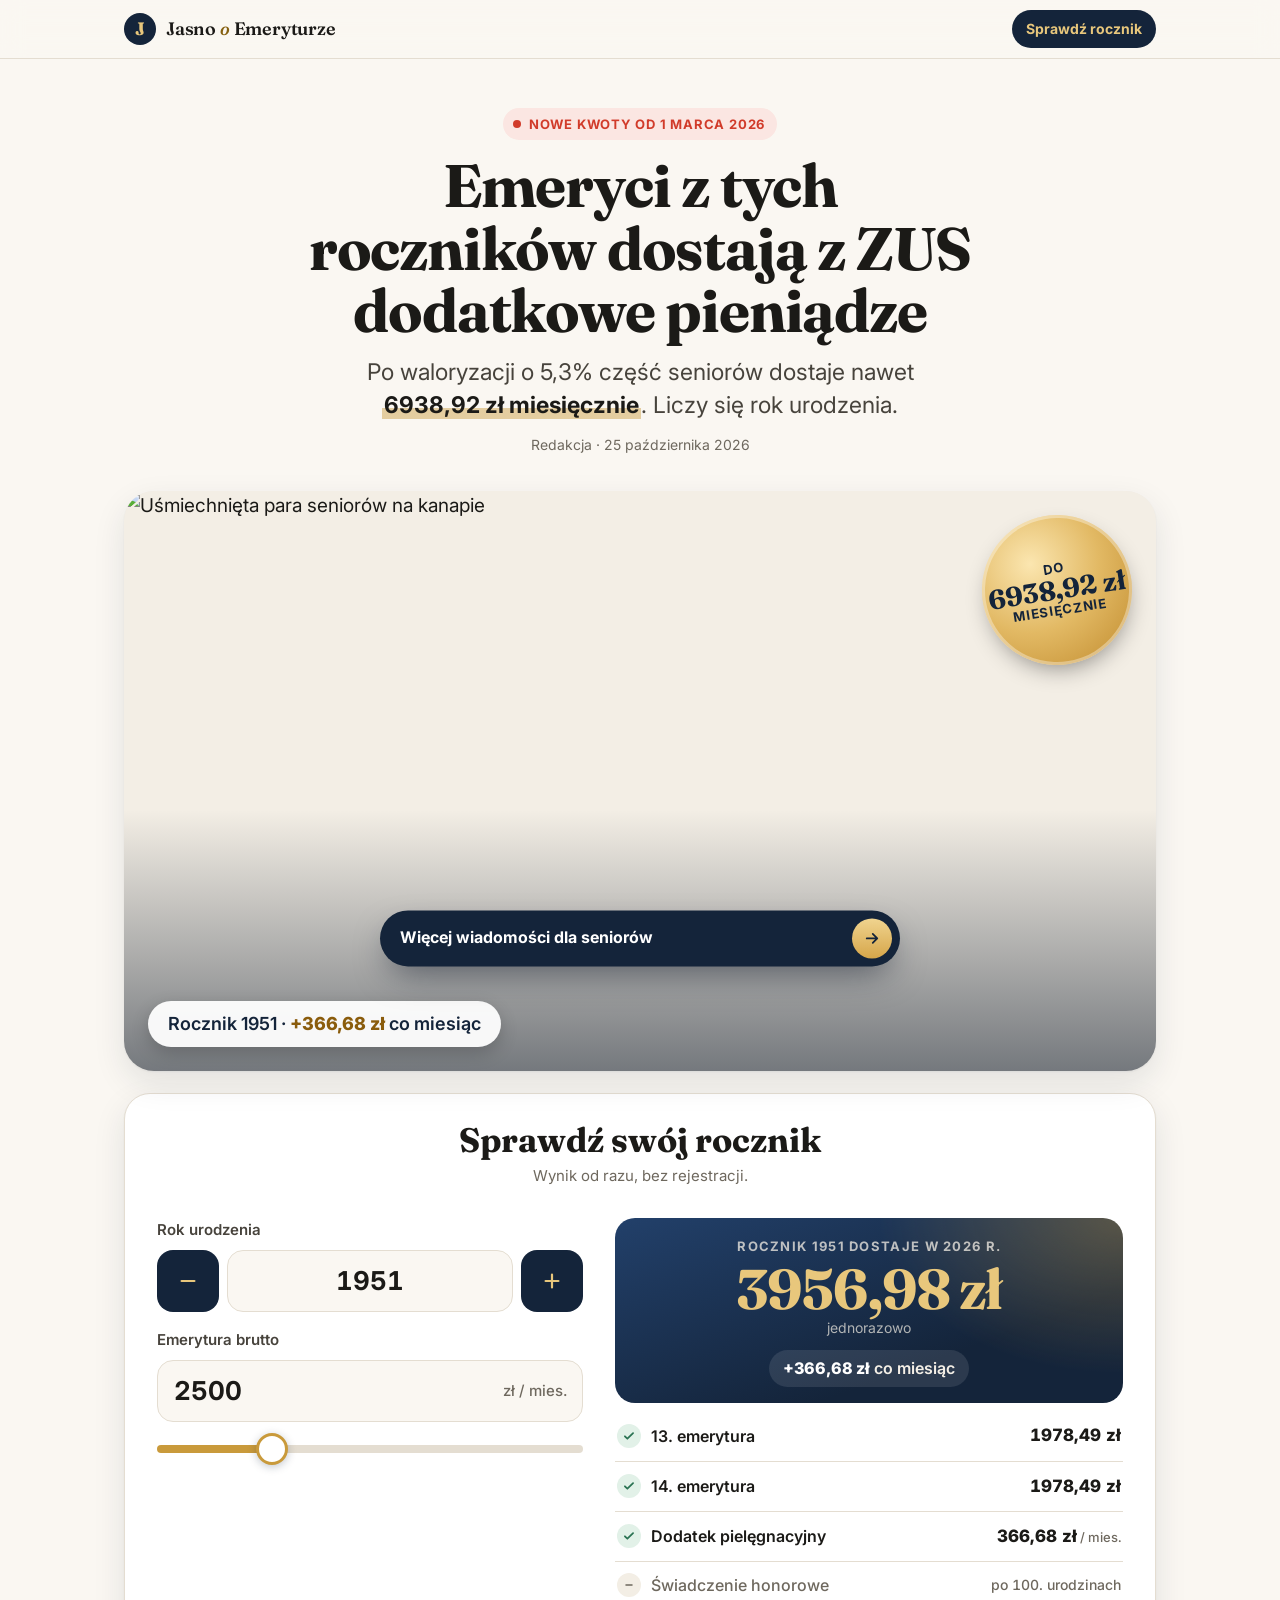
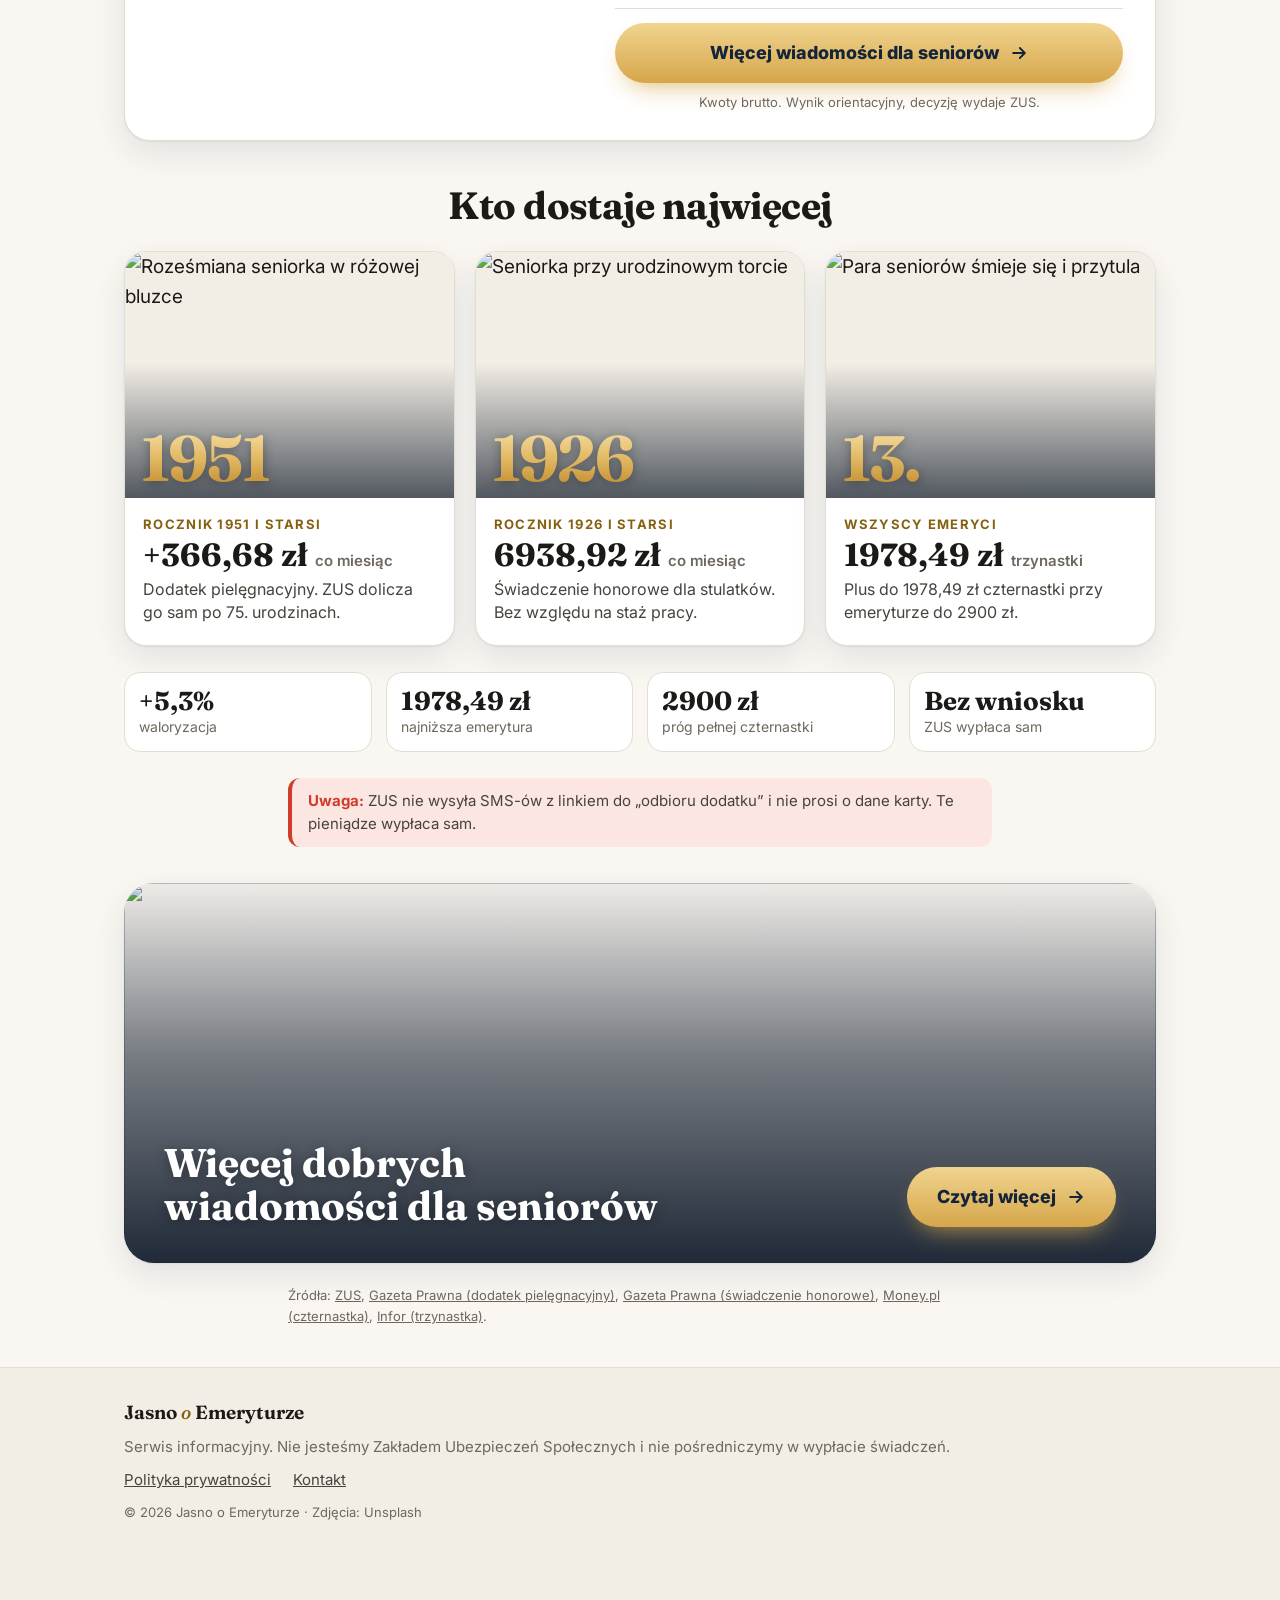
==== index.html @ dd6c0f61 "Replace site with landing-emerytury-pl files" ====
<!doctype html>
<html lang="pl">
<head>
  <meta charset="utf-8">
  <meta name="viewport" content="width=device-width, initial-scale=1, viewport-fit=cover">
  <title>Emeryci z tych roczników dostają z ZUS dodatkowe pieniądze</title>
  <meta name="description" content="Rocznik 1951: +366,68 zł co miesiąc. Rocznik 1926: 6938,92 zł. Każdy emeryt: trzynastka 1978,49 zł. Sprawdź swój rok urodzenia.">
  <meta property="og:type" content="article">
  <meta property="og:locale" content="pl_PL">
  <meta property="og:title" content="Emeryci z tych roczników dostają z ZUS dodatkowe pieniądze">
  <meta property="og:description" content="Rocznik 1951: +366,68 zł co miesiąc. Rocznik 1926: 6938,92 zł. Sprawdź swój rok urodzenia.">
  <meta property="og:image" content="reklama/kreacja-1080x1080.png">
  <meta name="theme-color" content="#14243A">
  <link rel="preconnect" href="https://images.unsplash.com">
  <link rel="preconnect" href="https://fonts.googleapis.com">
  <link rel="preconnect" href="https://fonts.gstatic.com" crossorigin>
  <link href="https://fonts.googleapis.com/css2?family=Fraunces:opsz,wght@9..144,500..700&family=Inter:wght@400..800&display=swap" rel="stylesheet">
  <link rel="stylesheet" href="style.css">
  <!-- Сюда вставь код Meta Pixel, если он нужен -->
</head>
<body>
  <div class="progress" aria-hidden="true"><span id="progress-bar"></span></div>

  <header class="site-header">
    <div class="wrap header-inner">
      <a class="brand" href="#top" aria-label="Jasno o Emeryturze, początek strony">
        <span class="brand-mark" aria-hidden="true">J</span>
        <span class="brand-name">Jasno <i>o</i> Emeryturze</span>
      </a>
      <a class="header-cta" href="#kalkulator">Sprawdź rocznik</a>
    </div>
  </header>

  <main id="top">
    <article>
      <header class="article-head wrap-narrow">
        <p class="badge"><span class="badge-dot" aria-hidden="true"></span>Nowe kwoty od 1 marca 2026</p>
        <h1>Emeryci z&nbsp;tych roczników dostają z&nbsp;ZUS dodatkowe pieniądze</h1>
        <p class="lead">Po waloryzacji o&nbsp;5,3% część seniorów dostaje nawet <b>6938,92&nbsp;zł miesięcznie</b>. Liczy się rok urodzenia.</p>
        <p class="byline">Redakcja · <time datetime="2026-10-25">25 października 2026</time></p>
      </header>

      <figure class="hero wrap">
        <div class="hero-photo">
          <img
            src="https://images.unsplash.com/photo-1758686253692-2d6921de12dd?auto=format&fit=crop&w=1200&h=800&q=75"
            srcset="https://images.unsplash.com/photo-1758686253692-2d6921de12dd?auto=format&fit=crop&w=640&h=480&q=70 640w,
                    https://images.unsplash.com/photo-1758686253692-2d6921de12dd?auto=format&fit=crop&w=1200&h=800&q=75 1200w,
                    https://images.unsplash.com/photo-1758686253692-2d6921de12dd?auto=format&fit=crop&w=1800&h=1100&q=75 1800w"
            sizes="(min-width: 1100px) 1040px, 100vw"
            width="1200" height="800" alt="Uśmiechnięta para seniorów na kanapie" fetchpriority="high">
          <span class="sticker" aria-hidden="true"><small>do</small>6938,92&nbsp;zł<small>miesięcznie</small></span>
          <span class="hero-chip">Rocznik 1951 · <b>+366,68&nbsp;zł</b> co miesiąc</span>
        </div>
      </figure>

      <section id="kalkulator" class="calc-section wrap" aria-labelledby="calc-title">
        <form class="calc" id="calc" novalidate>
          <div class="calc-head">
            <h2 id="calc-title">Sprawdź swój rocznik</h2>
            <p>Wynik od razu, bez rejestracji.</p>
          </div>

          <div class="calc-body">
            <div class="calc-inputs">
              <div class="field">
                <label class="field-label" for="year">Rok urodzenia</label>
                <div class="stepper">
                  <button type="button" class="step-btn" data-step="-1" aria-label="Rok wcześniej">
                    <svg viewBox="0 0 24 24" width="22" height="22" aria-hidden="true"><path d="M5 12h14" stroke="currentColor" stroke-width="2.4" stroke-linecap="round"/></svg>
                  </button>
                  <input id="year" class="big-input" type="text" inputmode="numeric" autocomplete="off" value="1951" maxlength="4" aria-describedby="year-error">
                  <button type="button" class="step-btn" data-step="1" aria-label="Rok później">
                    <svg viewBox="0 0 24 24" width="22" height="22" aria-hidden="true"><path d="M5 12h14M12 5v14" stroke="currentColor" stroke-width="2.4" stroke-linecap="round"/></svg>
                  </button>
                </div>
                <p class="field-error" id="year-error" aria-live="polite"></p>
              </div>

              <div class="field">
                <label class="field-label" for="pension">Emerytura brutto</label>
                <div class="money">
                  <input id="pension" class="big-input" type="text" inputmode="decimal" autocomplete="off" value="2500" aria-describedby="pension-error">
                  <span class="money-suffix" aria-hidden="true">zł / mies.</span>
                </div>
                <input id="pension-range" class="range" type="range" min="1000" max="7000" step="50" value="2500" aria-label="Emerytura brutto, suwak">
                <p class="field-error" id="pension-error" aria-live="polite"></p>
              </div>
            </div>

            <div class="calc-results" aria-live="polite">
              <div class="reveal" id="reveal">
                <p class="reveal-label" id="reveal-label">Rocznik 1951 dostaje w 2026 r.</p>
                <p class="reveal-main"><span id="sum-once">3956,98 zł</span><small>jednorazowo</small></p>
                <p class="reveal-plus" id="reveal-plus"><span id="sum-monthly">+366,68 zł</span> co miesiąc</p>
              </div>
              <ul class="results" id="results"></ul>
              <a class="calc-cta" href="#" data-out>
                Więcej wiadomości dla seniorów
                <svg viewBox="0 0 24 24" width="20" height="20" aria-hidden="true"><path d="M5 12h13M13 6l6 6-6 6" fill="none" stroke="currentColor" stroke-width="2.2" stroke-linecap="round" stroke-linejoin="round"/></svg>
              </a>
              <p class="fine">Kwoty brutto. Wynik orientacyjny, decyzję wydaje ZUS.</p>
            </div>
          </div>
        </form>
      </section>

      <section class="winners wrap" aria-labelledby="winners-title">
        <h2 id="winners-title" class="section-title">Kto dostaje najwięcej</h2>
        <div class="cards">
          <article class="card">
            <div class="card-photo">
              <img src="https://images.unsplash.com/photo-1739932905525-e2cb4ff57b73?auto=format&fit=crop&crop=faces&w=720&h=540&q=72" width="720" height="540" loading="lazy" decoding="async" alt="Roześmiana seniorka w różowej bluzce">
              <span class="card-year">1951</span>
            </div>
            <div class="card-body">
              <p class="card-kicker">Rocznik 1951 i starsi</p>
              <p class="card-amount">+366,68&nbsp;zł <small>co miesiąc</small></p>
              <p class="card-text">Dodatek pielęgnacyjny. ZUS dolicza go sam po 75.&nbsp;urodzinach.</p>
            </div>
          </article>
          <article class="card">
            <div class="card-photo">
              <img src="https://images.unsplash.com/photo-1551727028-e050e6ed2f62?auto=format&fit=crop&crop=faces&w=720&h=540&q=72" width="720" height="540" loading="lazy" decoding="async" alt="Seniorka przy urodzinowym torcie">
              <span class="card-year">1926</span>
            </div>
            <div class="card-body">
              <p class="card-kicker">Rocznik 1926 i starsi</p>
              <p class="card-amount">6938,92&nbsp;zł <small>co miesiąc</small></p>
              <p class="card-text">Świadczenie honorowe dla stulatków. Bez względu na staż pracy.</p>
            </div>
          </article>
          <article class="card">
            <div class="card-photo">
              <img src="https://images.unsplash.com/photo-1537735319956-df7db4b6a4e9?auto=format&fit=crop&crop=faces&w=720&h=540&q=72" width="720" height="540" loading="lazy" decoding="async" alt="Para seniorów śmieje się i przytula">
              <span class="card-year">13.</span>
            </div>
            <div class="card-body">
              <p class="card-kicker">Wszyscy emeryci</p>
              <p class="card-amount">1978,49&nbsp;zł <small>trzynastki</small></p>
              <p class="card-text">Plus do 1978,49&nbsp;zł czternastki przy emeryturze do 2900&nbsp;zł.</p>
            </div>
          </article>
        </div>
      </section>

      <section class="facts wrap" aria-label="Liczby 2026">
        <div class="fact"><span class="fact-num">+5,3%</span><span class="fact-label">waloryzacja</span></div>
        <div class="fact"><span class="fact-num">1978,49&nbsp;zł</span><span class="fact-label">najniższa emerytura</span></div>
        <div class="fact"><span class="fact-num">2900&nbsp;zł</span><span class="fact-label">próg pełnej czternastki</span></div>
        <div class="fact"><span class="fact-num">Bez wniosku</span><span class="fact-label">ZUS wypłaca sam</span></div>
      </section>

      <div class="wrap-narrow">
        <p class="scam"><b>Uwaga:</b> ZUS nie wysyła SMS-ów z&nbsp;linkiem do „odbioru dodatku” i&nbsp;nie prosi o&nbsp;dane karty. Te pieniądze wypłaca sam.</p>
      </div>

      <section class="wrap cta-wrap" aria-label="Więcej wiadomości">
        <div class="cta">
          <img class="cta-bg" src="https://images.unsplash.com/photo-1758691031525-13a4a5a3a23f?auto=format&fit=crop&crop=faces&w=1400&h=700&q=72" width="1400" height="700" loading="lazy" decoding="async" alt="">
          <div class="cta-inner">
            <p class="cta-title">Więcej dobrych wiadomości dla seniorów</p>
            <a class="cta-btn" href="#" data-out>
              Czytaj więcej
              <svg viewBox="0 0 24 24" width="20" height="20" aria-hidden="true"><path d="M5 12h13M13 6l6 6-6 6" fill="none" stroke="currentColor" stroke-width="2.2" stroke-linecap="round" stroke-linejoin="round"/></svg>
            </a>
          </div>
        </div>
      </section>

      <p class="sources wrap-narrow">Źródła:
        <a href="https://www.zus.pl/" target="_blank" rel="noopener">ZUS</a>,
        <a href="https://www.gazetaprawna.pl/praca/emerytury-i-renty/artykuly/11216612,nowe-pieniadze-z-zus-dla-seniorow-rocznik-1951-dostanie-36668-zl-miesiecznie.html" target="_blank" rel="noopener">Gazeta Prawna (dodatek pielęgnacyjny)</a>,
        <a href="https://www.gazetaprawna.pl/praca/emerytury-i-renty/artykuly/11284011,693892-zl-z-zus-dla-ponad-42-tys-kto-i-kiedy-moze-liczyc-na-takie-swiadczenie.html" target="_blank" rel="noopener">Gazeta Prawna (świadczenie honorowe)</a>,
        <a href="https://direct.money.pl/artykuly/porady/czternastka-2026-nawet-1978,49-zl-brutto-ten-prog-zdecyduje-o-wyplacie" target="_blank" rel="noopener">Money.pl (czternastka)</a>,
        <a href="https://www.infor.pl/prawo/prawa-seniora/emerytura/7550868,trzynasta-emerytura-2026-ile-bruttonetto-dla-kogo-kto-wyplaci-trzynastke-w-przypadku-renty-wdowiej.html" target="_blank" rel="noopener">Infor (trzynastka)</a>.
      </p>
    </article>
  </main>

  <footer class="site-footer">
    <div class="wrap footer-inner">
      <p class="footer-brand">Jasno <i>o</i> Emeryturze</p>
      <p>Serwis informacyjny. Nie jesteśmy Zakładem Ubezpieczeń Społecznych i&nbsp;nie pośredniczymy w&nbsp;wypłacie świadczeń.</p>
      <nav class="footer-links" aria-label="Informacje">
        <a href="polityka-prywatnosci.html">Polityka prywatności</a>
        <a href="kontakt.html">Kontakt</a>
      </nav>
      <p class="footer-copy">© 2026 Jasno o Emeryturze · Zdjęcia: Unsplash</p>
    </div>
  </footer>

  <a class="sticky-cta" id="sticky-cta" href="#" data-out aria-hidden="true" tabindex="-1">
    <span>Więcej wiadomości dla seniorów</span>
    <span class="sticky-arrow" aria-hidden="true"><svg viewBox="0 0 24 24" width="18" height="18"><path d="M5 12h13M13 6l6 6-6 6" fill="none" stroke="currentColor" stroke-width="2.4" stroke-linecap="round" stroke-linejoin="round"/></svg></span>
  </a>

  <script src="script.js" defer></script>
</body>
</html>
---- style.css ----
/* ---------- Цвета и шрифты ---------- */
:root {
  --paper: #faf7f2;
  --paper-2: #f3eee5;
  --card: #ffffff;
  --ink: #1b1a17;
  --ink-2: #47433c;
  --muted: #6e685e;
  --line: #e4ddd1;
  --navy: #14243a;
  --navy-2: #1f3858;
  --gold: #c99a3b;
  --gold-2: #e8c77c;
  --gold-ink: #85600f;
  --gold-soft: #f7ecd4;
  --hot: #d13b2a;
  --hot-soft: #fbe6e2;
  --ok: #2b7353;
  --ok-soft: #e2f1e8;
  --warn: #a2402e;
  --focus: #c99a3b;
  --shadow: 0 1px 2px rgba(20, 36, 58, .06), 0 12px 32px rgba(20, 36, 58, .1);
  --serif: "Fraunces", Georgia, "Times New Roman", serif;
  --sans: "Inter", system-ui, -apple-system, "Segoe UI", Roboto, Arial, sans-serif;
  color-scheme: light;
}

@media (prefers-color-scheme: dark) {
  :root:not([data-theme="light"]) {
    --paper: #11151b;
    --paper-2: #171c24;
    --card: #1a2029;
    --ink: #ede8df;
    --ink-2: #cdc6ba;
    --muted: #9d968a;
    --line: #2a313c;
    --navy: #22406a;
    --navy-2: #2b4f80;
    --gold: #d6aa52;
    --gold-2: #ecd08f;
    --gold-ink: #e2bd6c;
    --gold-soft: #2a2416;
    --hot: #f0715f;
    --hot-soft: #2e1916;
    --ok: #6cc59a;
    --ok-soft: #17291f;
    --warn: #ec8f7c;
    --shadow: 0 1px 2px rgba(0, 0, 0, .3), 0 12px 32px rgba(0, 0, 0, .4);
    color-scheme: dark;
  }
}

:root[data-theme="dark"] {
  --paper: #11151b;
  --paper-2: #171c24;
  --card: #1a2029;
  --ink: #ede8df;
  --ink-2: #cdc6ba;
  --muted: #9d968a;
  --line: #2a313c;
  --navy: #22406a;
  --navy-2: #2b4f80;
  --gold: #d6aa52;
  --gold-2: #ecd08f;
  --gold-ink: #e2bd6c;
  --gold-soft: #2a2416;
  --hot: #f0715f;
  --hot-soft: #2e1916;
  --ok: #6cc59a;
  --ok-soft: #17291f;
  --warn: #ec8f7c;
  --shadow: 0 1px 2px rgba(0, 0, 0, .3), 0 12px 32px rgba(0, 0, 0, .4);
  color-scheme: dark;
}

/* ---------- Основа ---------- */
*, *::before, *::after { box-sizing: border-box; }

html {
  -webkit-text-size-adjust: 100%;
  scroll-behavior: smooth;
  scroll-padding-top: 72px;
}

body {
  margin: 0;
  background: var(--paper);
  color: var(--ink);
  font-family: var(--sans);
  font-size: 19px;
  line-height: 1.6;
  -webkit-font-smoothing: antialiased;
  text-rendering: optimizeLegibility;
}

img, svg { display: block; max-width: 100%; }
a { color: inherit; }
button, input { font: inherit; color: inherit; }
button { cursor: pointer; }
p { margin: 0; }

:focus-visible {
  outline: 3px solid var(--focus);
  outline-offset: 3px;
  border-radius: 10px;
}

.wrap {
  width: 100%;
  max-width: 1080px;
  margin-inline: auto;
  padding-inline: 16px;
}

.wrap-narrow {
  width: 100%;
  max-width: 752px;
  margin-inline: auto;
  padding-inline: 16px;
}

@media (min-width: 640px) {
  .wrap, .wrap-narrow { padding-inline: 24px; }
}

@media (min-width: 1800px) {
  body { font-size: 20px; }
  .wrap { max-width: 1160px; }
  .wrap-narrow { max-width: 820px; }
}

/* ---------- Полоса прогресса чтения ---------- */
.progress {
  position: fixed;
  inset: 0 0 auto 0;
  height: 3px;
  z-index: 60;
  pointer-events: none;
}

.progress span {
  display: block;
  height: 100%;
  transform-origin: 0 50%;
  transform: scaleX(0);
  background: linear-gradient(90deg, var(--gold), var(--gold-2));
}

/* ---------- Шапка ---------- */
.site-header {
  position: sticky;
  top: 0;
  z-index: 50;
  background: color-mix(in srgb, var(--paper) 88%, transparent);
  -webkit-backdrop-filter: saturate(160%) blur(12px);
  backdrop-filter: saturate(160%) blur(12px);
  border-bottom: 1px solid var(--line);
}

.header-inner {
  display: flex;
  align-items: center;
  justify-content: space-between;
  gap: 12px;
  height: 58px;
}

.brand {
  display: inline-flex;
  align-items: center;
  gap: 10px;
  min-width: 0;
  text-decoration: none;
}

.brand-mark {
  flex: none;
  display: grid;
  place-items: center;
  width: 32px;
  height: 32px;
  border-radius: 50%;
  background: var(--navy);
  color: var(--gold-2);
  font-family: var(--serif);
  font-weight: 700;
  font-size: 18px;
  line-height: 1;
}

.brand-name {
  font-family: var(--serif);
  font-weight: 600;
  font-size: 18px;
  letter-spacing: -.01em;
  white-space: nowrap;
}

.brand-name i { font-weight: 500; color: var(--gold-ink); }

.header-cta {
  flex: none;
  padding: 8px 14px;
  border-radius: 999px;
  background: var(--navy);
  color: var(--gold-2);
  font-size: 14px;
  font-weight: 700;
  text-decoration: none;
  white-space: nowrap;
}

@media (max-width: 479px) {
  .header-cta { display: none; }
}

@media (hover: hover) {
  .header-cta:hover { background: var(--navy-2); }
}

/* ---------- Заголовок ---------- */
.article-head { padding-top: 26px; }

@media (min-width: 760px) {
  .article-head { padding-top: 48px; text-align: center; }
}

.badge {
  display: inline-flex;
  align-items: center;
  gap: 8px;
  margin-bottom: 14px;
  padding: 6px 12px 6px 10px;
  border-radius: 999px;
  background: var(--hot-soft);
  color: var(--hot);
  font-size: 13px;
  font-weight: 700;
  letter-spacing: .06em;
  text-transform: uppercase;
}

.badge-dot {
  width: 8px;
  height: 8px;
  border-radius: 50%;
  background: var(--hot);
  box-shadow: 0 0 0 0 color-mix(in srgb, var(--hot) 60%, transparent);
  animation: pulse 1.8s ease-out infinite;
}

@keyframes pulse {
  0% { box-shadow: 0 0 0 0 color-mix(in srgb, var(--hot) 55%, transparent); }
  100% { box-shadow: 0 0 0 10px color-mix(in srgb, var(--hot) 0%, transparent); }
}

h1 {
  margin: 0 0 14px;
  font-family: var(--serif);
  font-weight: 700;
  font-size: clamp(33px, 7.4vw, 60px);
  line-height: 1.04;
  letter-spacing: -.02em;
  text-wrap: balance;
}

.lead {
  margin-bottom: 12px;
  font-size: clamp(19px, 2.6vw, 23px);
  line-height: 1.45;
  color: var(--ink-2);
  text-wrap: balance;
}

.lead b {
  color: var(--ink);
  font-weight: 700;
  background: linear-gradient(transparent 62%, color-mix(in srgb, var(--gold) 45%, transparent) 62%);
  padding: 0 2px;
}

.byline { font-size: 14px; color: var(--muted); }

/* ---------- Главное фото ---------- */
.hero { margin: 20px auto 0; }

@media (min-width: 760px) {
  .hero { margin-top: 34px; }
}

.hero-photo {
  position: relative;
  overflow: hidden;
  border-radius: 24px;
  aspect-ratio: 4 / 3;
  background: var(--paper-2);
  box-shadow: var(--shadow);
}

@media (min-width: 760px) {
  .hero-photo { aspect-ratio: 16 / 9; border-radius: 30px; }
}

.hero-photo img {
  width: 100%;
  height: 100%;
  object-fit: cover;
  object-position: 50% 35%;
}

.hero-photo::after {
  content: "";
  position: absolute;
  inset: 55% 0 0 0;
  background: linear-gradient(180deg, rgba(13, 24, 40, 0) 0%, rgba(13, 24, 40, .55) 100%);
  pointer-events: none;
}

.sticker {
  position: absolute;
  top: 14px;
  right: 14px;
  z-index: 1;
  display: grid;
  place-content: center;
  justify-items: center;
  width: 112px;
  height: 112px;
  border-radius: 50%;
  background: radial-gradient(circle at 35% 30%, #fbe6b0 0%, #e2b964 48%, #c08a2c 100%);
  color: #14243a;
  font-family: var(--serif);
  font-weight: 700;
  font-size: 20px;
  line-height: 1.05;
  text-align: center;
  transform: rotate(-9deg);
  box-shadow: 0 10px 24px -8px rgba(0, 0, 0, .45), inset 0 0 0 3px rgba(255, 255, 255, .35);
}

.sticker small {
  font-family: var(--sans);
  font-size: 11px;
  font-weight: 700;
  letter-spacing: .06em;
  text-transform: uppercase;
}

@media (min-width: 760px) {
  .sticker { top: 24px; right: 24px; width: 150px; height: 150px; font-size: 27px; }
  .sticker small { font-size: 13px; }
}

.hero-chip {
  position: absolute;
  left: 12px;
  bottom: 12px;
  z-index: 1;
  max-width: calc(100% - 24px);
  padding: 9px 14px;
  border-radius: 999px;
  background: rgba(255, 255, 255, .94);
  color: #14243a;
  font-size: 15px;
  font-weight: 600;
  line-height: 1.25;
  box-shadow: 0 6px 18px rgba(0, 0, 0, .2);
}

.hero-chip b { color: #8a5c0c; font-weight: 800; white-space: nowrap; }

@media (max-width: 359px) {
  .hero-chip { padding: 8px 12px; font-size: 13px; }
  .sticker { width: 100px; height: 100px; font-size: 18px; }
}

@media (min-width: 760px) {
  .hero-chip { left: 24px; bottom: 24px; padding: 12px 20px; font-size: 18px; }
}

/* ---------- Проверка рочника ---------- */
.calc-section { margin-top: 22px; }

.calc {
  margin: 0;
  border-radius: 26px;
  background: var(--card);
  border: 1px solid var(--line);
  box-shadow: var(--shadow);
  overflow: hidden;
}

.calc-head {
  padding: 20px 20px 4px;
  text-align: center;
}

.calc-head h2 {
  margin: 0;
  font-family: var(--serif);
  font-weight: 700;
  font-size: clamp(27px, 5vw, 34px);
  line-height: 1.1;
}

.calc-head p { margin-top: 4px; font-size: 15px; color: var(--muted); }

.calc-body { display: grid; grid-template-columns: minmax(0, 1fr); }

@media (min-width: 900px) {
  .calc-head { padding: 28px 32px 8px; }
  .calc-body { grid-template-columns: minmax(0, 1fr) minmax(0, 1.1fr); }
}

.calc-inputs { padding: 14px 20px 4px; }

@media (min-width: 900px) {
  .calc-inputs { padding: 22px 32px 24px; }
}

.field { margin-bottom: 16px; }

.field-label {
  display: block;
  margin-bottom: 8px;
  font-size: 15px;
  font-weight: 600;
  color: var(--ink-2);
}

.big-input {
  width: 100%;
  height: 62px;
  padding: 0 16px;
  border-radius: 16px;
  border: 1.5px solid var(--line);
  background: var(--paper);
  font-size: 26px;
  font-weight: 700;
  font-variant-numeric: tabular-nums;
  transition: border-color .15s ease, box-shadow .15s ease;
}

.big-input:focus {
  outline: none;
  border-color: var(--gold);
  box-shadow: 0 0 0 4px color-mix(in srgb, var(--gold) 22%, transparent);
}

.big-input[aria-invalid="true"] { border-color: var(--warn); }

.stepper {
  display: grid;
  grid-template-columns: 62px minmax(0, 1fr) 62px;
  gap: 8px;
}

.stepper .big-input { text-align: center; }

.step-btn {
  display: grid;
  place-items: center;
  height: 62px;
  border: 0;
  border-radius: 16px;
  background: var(--navy);
  color: var(--gold-2);
  touch-action: manipulation;
  -webkit-tap-highlight-color: transparent;
}

.step-btn:active { transform: scale(.96); }

@media (hover: hover) {
  .step-btn:hover { background: var(--navy-2); }
}

.money { position: relative; }
.money .big-input { padding-right: 104px; }

.money-suffix {
  position: absolute;
  right: 16px;
  top: 50%;
  transform: translateY(-50%);
  font-size: 15px;
  font-weight: 500;
  color: var(--muted);
  pointer-events: none;
}

.range {
  --fill: 25%;
  -webkit-appearance: none;
  appearance: none;
  width: 100%;
  height: 34px;
  margin: 10px 0 0;
  background: transparent;
  cursor: pointer;
}

.range:focus { outline: none; }
.range:focus-visible { outline: 3px solid var(--focus); outline-offset: 2px; border-radius: 10px; }

.range::-webkit-slider-runnable-track {
  height: 8px;
  border-radius: 999px;
  background: linear-gradient(90deg, var(--gold) 0 var(--fill), var(--line) var(--fill) 100%);
}

.range::-moz-range-track { height: 8px; border-radius: 999px; background: var(--line); }
.range::-moz-range-progress { height: 8px; border-radius: 999px; background: var(--gold); }

.range::-webkit-slider-thumb {
  -webkit-appearance: none;
  width: 32px;
  height: 32px;
  margin-top: -12px;
  border-radius: 50%;
  background: #fff;
  border: 3px solid var(--gold);
  box-shadow: 0 2px 8px rgba(20, 36, 58, .25);
}

.range::-moz-range-thumb {
  width: 26px;
  height: 26px;
  border-radius: 50%;
  background: #fff;
  border: 3px solid var(--gold);
  box-shadow: 0 2px 8px rgba(20, 36, 58, .25);
}

.field-error { margin-top: 6px; font-size: 14px; font-weight: 500; line-height: 1.4; color: var(--warn); }
.field-error:empty { display: none; }

.calc-results { padding: 6px 20px 20px; }

@media (min-width: 900px) {
  .calc-results { padding: 22px 32px 28px 0; }
}

.reveal {
  position: relative;
  overflow: hidden;
  padding: 18px 18px 16px;
  border-radius: 20px;
  text-align: center;
  color: #f4efe6;
  background:
    radial-gradient(80% 140% at 100% 0%, rgba(214, 166, 74, .34) 0%, rgba(214, 166, 74, 0) 60%),
    linear-gradient(160deg, #22406a 0%, #14243a 70%);
}

.reveal-label {
  font-size: 13px;
  font-weight: 700;
  letter-spacing: .1em;
  text-transform: uppercase;
  color: rgba(244, 239, 230, .75);
}

.reveal-main {
  display: flex;
  flex-direction: column;
  align-items: center;
  margin-top: 4px;
}

.reveal-main span {
  font-family: var(--serif);
  font-weight: 700;
  font-size: clamp(40px, 11vw, 56px);
  line-height: 1.02;
  letter-spacing: -.02em;
  color: var(--gold-2);
  font-variant-numeric: lining-nums tabular-nums;
  white-space: nowrap;
}

.reveal-main small { font-size: 14px; color: rgba(244, 239, 230, .7); }

.reveal-plus {
  display: inline-block;
  margin-top: 10px;
  padding: 6px 14px;
  border-radius: 999px;
  background: rgba(255, 255, 255, .1);
  font-size: 16px;
  font-weight: 600;
}

.reveal-plus span { color: #fff; font-weight: 800; }
.reveal-plus[hidden] { display: none; }

.reveal.pop { animation: pop .45s cubic-bezier(.2, .9, .3, 1.3); }

@keyframes pop {
  0% { transform: scale(.97); }
  60% { transform: scale(1.015); }
  100% { transform: scale(1); }
}

.results { list-style: none; margin: 8px 0 14px; padding: 0; }

.res {
  display: flex;
  align-items: center;
  justify-content: space-between;
  gap: 12px;
  padding: 11px 2px;
  border-bottom: 1px solid var(--line);
}

.res-name { display: flex; align-items: center; gap: 10px; min-width: 0; font-size: 16px; font-weight: 600; line-height: 1.3; }

.res-icon {
  flex: none;
  display: grid;
  place-items: center;
  width: 24px;
  height: 24px;
  border-radius: 50%;
  background: var(--ok-soft);
  color: var(--ok);
}

.res-value {
  flex: none;
  font-size: 17px;
  font-weight: 800;
  font-variant-numeric: tabular-nums;
  white-space: nowrap;
}

.res-value small { font-size: 13px; font-weight: 500; color: var(--muted); }

.res.is-off .res-name { color: var(--muted); font-weight: 500; }
.res.is-off .res-icon { background: var(--paper-2); color: var(--muted); }
.res.is-off .res-value { font-size: 14px; font-weight: 500; color: var(--muted); }

.calc-cta {
  display: flex;
  align-items: center;
  justify-content: center;
  gap: 10px;
  min-height: 60px;
  padding: 12px 20px;
  border-radius: 999px;
  background: linear-gradient(180deg, #f0d48f 0%, #d6a64a 100%);
  color: #14243a;
  font-size: 18px;
  font-weight: 800;
  text-align: center;
  text-decoration: none;
  box-shadow: 0 12px 26px -12px rgba(214, 166, 74, .9);
  transition: transform .15s ease;
}

.calc-cta:active { transform: scale(.98); }

@media (hover: hover) {
  .calc-cta:hover { transform: translateY(-1px); }
}

.fine { margin-top: 10px; font-size: 13px; line-height: 1.45; color: var(--muted); text-align: center; }

/* ---------- Карточки с фото ---------- */
.winners { margin-top: 44px; }

.section-title {
  margin: 0 0 16px;
  font-family: var(--serif);
  font-weight: 700;
  font-size: clamp(28px, 5vw, 38px);
  line-height: 1.1;
  letter-spacing: -.015em;
}

@media (min-width: 760px) {
  .section-title { text-align: center; margin-bottom: 24px; }
}

.cards {
  display: grid;
  grid-template-columns: minmax(0, 1fr);
  gap: 16px;
}

@media (min-width: 640px) and (max-width: 899px) {
  .cards { grid-template-columns: repeat(2, minmax(0, 1fr)); }
  .cards .card:last-child { grid-column: 1 / -1; }
  .cards .card:last-child .card-photo { aspect-ratio: 2 / 1; }
}

@media (min-width: 900px) {
  .cards { grid-template-columns: repeat(3, minmax(0, 1fr)); gap: 20px; }
}

.card {
  overflow: hidden;
  border-radius: 22px;
  background: var(--card);
  border: 1px solid var(--line);
  box-shadow: var(--shadow);
}

.card-photo {
  position: relative;
  aspect-ratio: 4 / 3;
  background: var(--paper-2);
}

.card-photo img { width: 100%; height: 100%; object-fit: cover; }

.card-photo::after {
  content: "";
  position: absolute;
  inset: 45% 0 0 0;
  background: linear-gradient(180deg, rgba(13, 24, 40, 0) 0%, rgba(13, 24, 40, .7) 100%);
}

.card-year {
  position: absolute;
  left: 16px;
  bottom: 8px;
  z-index: 1;
  font-family: var(--serif);
  font-weight: 700;
  font-size: 64px;
  line-height: 1;
  letter-spacing: -.03em;
  background: linear-gradient(180deg, #f8e2ab 0%, #e2b964 50%, #c08a2c 100%);
  -webkit-background-clip: text;
  background-clip: text;
  color: transparent;
  filter: drop-shadow(0 2px 6px rgba(0, 0, 0, .35));
}

.card-body { padding: 16px 18px 20px; }

.card-kicker {
  font-size: 13px;
  font-weight: 700;
  letter-spacing: .1em;
  text-transform: uppercase;
  color: var(--gold-ink);
}

.card-amount {
  margin-top: 2px;
  font-family: var(--serif);
  font-weight: 700;
  font-size: 32px;
  line-height: 1.1;
  font-variant-numeric: lining-nums;
}

.card-amount small { font-family: var(--sans); font-size: 15px; font-weight: 600; color: var(--muted); }
.card-text { margin-top: 6px; font-size: 16px; line-height: 1.45; color: var(--ink-2); }

/* ---------- Цифры ---------- */
.facts {
  display: grid;
  grid-template-columns: repeat(2, minmax(0, 1fr));
  gap: 10px;
  margin-top: 26px;
}

@media (min-width: 760px) {
  .facts { grid-template-columns: repeat(4, minmax(0, 1fr)); gap: 14px; }
}

.fact {
  display: flex;
  flex-direction: column;
  gap: 2px;
  padding: 14px 14px;
  border-radius: 16px;
  background: var(--card);
  border: 1px solid var(--line);
}

.fact-num {
  font-family: var(--serif);
  font-weight: 700;
  font-size: clamp(20px, 5.4vw, 26px);
  line-height: 1.15;
  font-variant-numeric: lining-nums tabular-nums;
}

.fact-label { font-size: 14px; line-height: 1.35; color: var(--muted); }

.scam {
  margin-top: 26px;
  padding: 12px 16px;
  border-left: 4px solid var(--hot);
  border-radius: 12px;
  background: var(--hot-soft);
  font-size: 15px;
  line-height: 1.5;
  color: var(--ink-2);
}

.scam b { color: var(--hot); }

/* ---------- Блок «читать дальше» ---------- */
.cta-wrap { margin-top: 36px; }

.cta {
  position: relative;
  overflow: hidden;
  min-height: 300px;
  border-radius: 26px;
  display: flex;
  align-items: flex-end;
  isolation: isolate;
  box-shadow: var(--shadow);
}

@media (min-width: 760px) {
  .cta { min-height: 380px; border-radius: 30px; }
}

.cta-bg {
  position: absolute;
  inset: 0;
  z-index: -2;
  width: 100%;
  height: 100%;
  object-fit: cover;
  object-position: 50% 30%;
}

.cta::before {
  content: "";
  position: absolute;
  inset: 0;
  z-index: -1;
  background: linear-gradient(180deg, rgba(13, 24, 40, .05) 0%, rgba(13, 24, 40, .55) 45%, rgba(13, 24, 40, .92) 100%);
}

.cta-inner {
  display: flex;
  flex-direction: column;
  gap: 16px;
  width: 100%;
  padding: 22px 20px;
}

@media (min-width: 760px) {
  .cta-inner { flex-direction: row; align-items: flex-end; justify-content: space-between; padding: 36px 40px; }
}

.cta-title {
  max-width: 18ch;
  font-family: var(--serif);
  font-weight: 700;
  font-size: clamp(27px, 4.6vw, 40px);
  line-height: 1.08;
  color: #fff;
  text-shadow: 0 2px 12px rgba(0, 0, 0, .35);
}

.cta-btn {
  flex: none;
  display: inline-flex;
  align-items: center;
  justify-content: center;
  gap: 10px;
  height: 60px;
  padding: 0 30px;
  border-radius: 999px;
  background: linear-gradient(180deg, #f0d48f 0%, #d6a64a 100%);
  color: #14243a;
  font-size: 18px;
  font-weight: 800;
  text-decoration: none;
  box-shadow: 0 12px 26px -12px rgba(214, 166, 74, .9);
  transition: transform .15s ease;
}

.cta-btn:active { transform: scale(.98); }

@media (hover: hover) {
  .cta-btn:hover { transform: translateY(-1px); }
}

.sources {
  margin-top: 22px;
  margin-bottom: 40px;
  font-size: 13px;
  line-height: 1.6;
  color: var(--muted);
}

.sources a { color: var(--muted); }

/* ---------- Подвал ---------- */
.site-footer {
  padding: 30px 0 calc(96px + env(safe-area-inset-bottom));
  background: var(--paper-2);
  border-top: 1px solid var(--line);
  font-size: 15px;
  line-height: 1.5;
  color: var(--muted);
}

.footer-inner p { margin: 0 0 10px; }

.footer-brand {
  font-family: var(--serif);
  font-weight: 650;
  font-size: 19px;
  color: var(--ink);
}

.footer-brand i { font-weight: 500; color: var(--gold-ink); }
.footer-links { display: flex; flex-wrap: wrap; gap: 8px 22px; margin: 4px 0 12px; }
.footer-links a { color: var(--ink-2); }
.footer-copy { font-size: 13px; }

/* ---------- Плашка внизу экрана ---------- */
.sticky-cta {
  position: fixed;
  left: 50%;
  bottom: calc(12px + env(safe-area-inset-bottom));
  z-index: 55;
  display: flex;
  align-items: center;
  justify-content: space-between;
  gap: 12px;
  width: min(calc(100% - 24px), 520px);
  min-height: 56px;
  padding: 8px 8px 8px 20px;
  border-radius: 999px;
  background: #14243a;
  color: #fff;
  font-size: 16px;
  font-weight: 700;
  text-decoration: none;
  box-shadow: 0 14px 34px -10px rgba(13, 24, 40, .6);
  transform: translate(-50%, 140%);
  transition: transform .3s ease;
}

.sticky-cta.show { transform: translate(-50%, 0); }

.sticky-arrow {
  flex: none;
  display: grid;
  place-items: center;
  width: 40px;
  height: 40px;
  border-radius: 50%;
  background: linear-gradient(180deg, #f0d48f 0%, #d6a64a 100%);
  color: #14243a;
}

@media (prefers-reduced-motion: reduce) {
  html { scroll-behavior: auto; }
  *, *::before, *::after { transition-duration: .01ms !important; animation-duration: .01ms !important; animation-iteration-count: 1 !important; }
}

/* ---------- Страницы «Polityka prywatności» и «Kontakt» ---------- */
.doc { padding-top: 22px; padding-bottom: 56px; }

@media (min-width: 760px) {
  .doc { padding-top: 40px; padding-bottom: 80px; }
}

.back-link {
  display: inline-flex;
  align-items: center;
  gap: 8px;
  min-height: 44px;
  margin-bottom: 10px;
  font-size: 16px;
  font-weight: 600;
  color: var(--gold-ink);
  text-decoration: none;
}

@media (hover: hover) {
  .back-link:hover { text-decoration: underline; text-underline-offset: 4px; }
}

.doc h1 { font-size: clamp(34px, 6.4vw, 52px); margin-bottom: 8px; }
.doc-date { font-size: 15px; color: var(--muted); }

.doc h2 {
  margin: 34px 0 10px;
  font-family: var(--serif);
  font-weight: 700;
  font-size: clamp(22px, 3.6vw, 27px);
  line-height: 1.2;
}

.doc p + p { margin-top: 12px; }
.doc ul { margin: 0; padding-left: 22px; }
.doc li { margin-bottom: 8px; padding-left: 2px; }
.doc li::marker { color: var(--gold); }
.doc a:not(.back-link):not(.contact-email) { color: var(--gold-ink); text-underline-offset: 3px; }

.doc-summary {
  margin-top: 22px;
  padding: 18px 20px 12px;
  border-radius: 18px;
  background: var(--card);
  border: 1px solid var(--line);
  box-shadow: var(--shadow);
}

.doc-summary-title,
.contact-kicker {
  margin-bottom: 8px;
  font-size: 13px;
  font-weight: 700;
  letter-spacing: .1em;
  text-transform: uppercase;
  color: var(--gold-ink);
}

.doc-summary li { font-size: 17px; }

mark.fill {
  padding: 1px 6px;
  border-radius: 6px;
  background: #fff1a6;
  color: #5a4300;
  font-weight: 700;
}

.contact-cards {
  display: grid;
  grid-template-columns: minmax(0, 1fr);
  gap: 14px;
  margin-top: 22px;
}

@media (min-width: 760px) {
  .contact-cards { grid-template-columns: repeat(2, minmax(0, 1fr)); }
  .contact-card-main { grid-column: 1 / -1; }
}

.contact-card {
  padding: 20px;
  border-radius: 20px;
  background: var(--card);
  border: 1px solid var(--line);
  box-shadow: var(--shadow);
  font-size: 17px;
  line-height: 1.5;
}

.contact-card-main {
  color: #f4efe6;
  border: 0;
  background:
    radial-gradient(80% 140% at 100% 0%, rgba(214, 166, 74, .34) 0%, rgba(214, 166, 74, 0) 60%),
    linear-gradient(160deg, #22406a 0%, #14243a 70%);
}

.contact-card-main .contact-kicker { color: #ecd08f; }
.contact-card-main p { color: rgba(244, 239, 230, .8); }

.contact-email {
  display: inline-block;
  margin-bottom: 8px;
  font-family: var(--serif);
  font-weight: 700;
  font-size: clamp(24px, 5vw, 32px);
  line-height: 1.2;
  color: #fff;
  text-decoration: none;
  overflow-wrap: anywhere;
}

.publisher { margin-top: 26px; font-size: 17px; }

.site-footer-doc { padding-bottom: calc(30px + env(safe-area-inset-bottom)); }
.footer-links a[aria-current="page"] { color: var(--ink); font-weight: 700; text-decoration: none; }
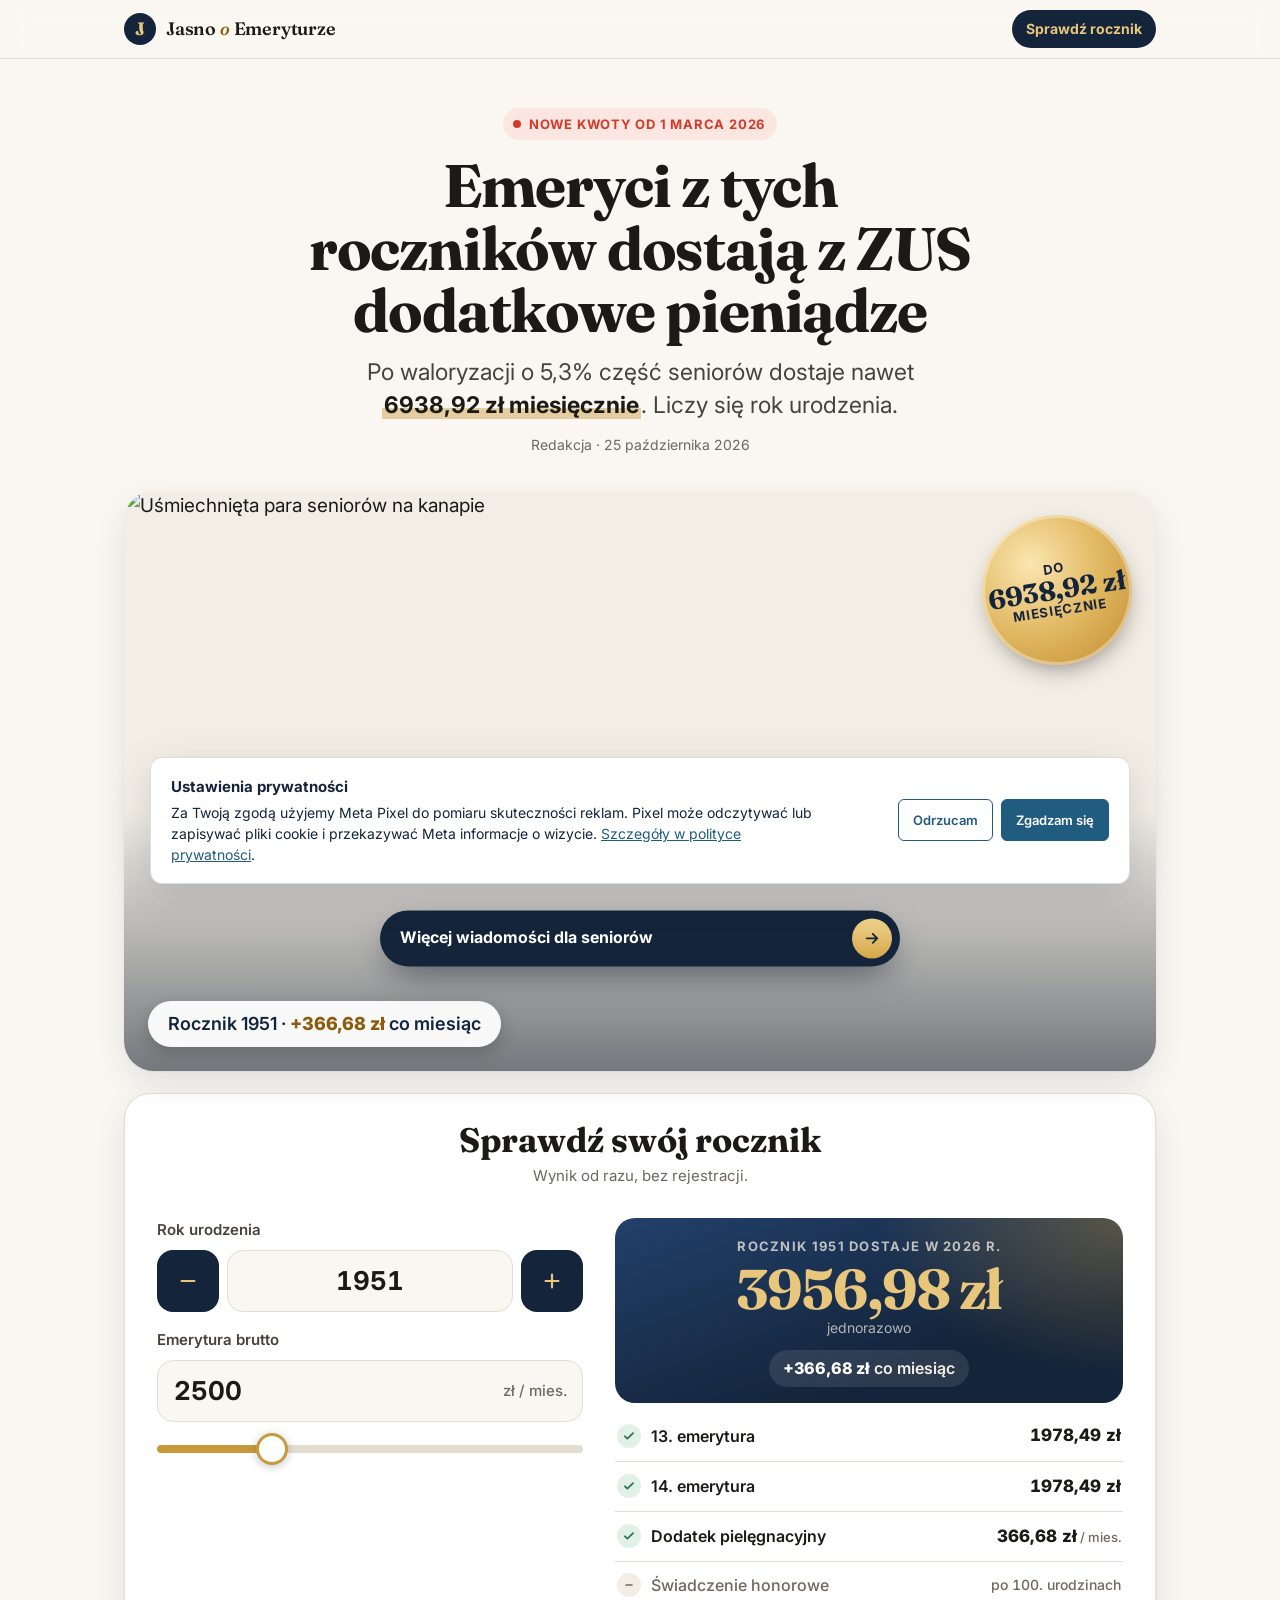
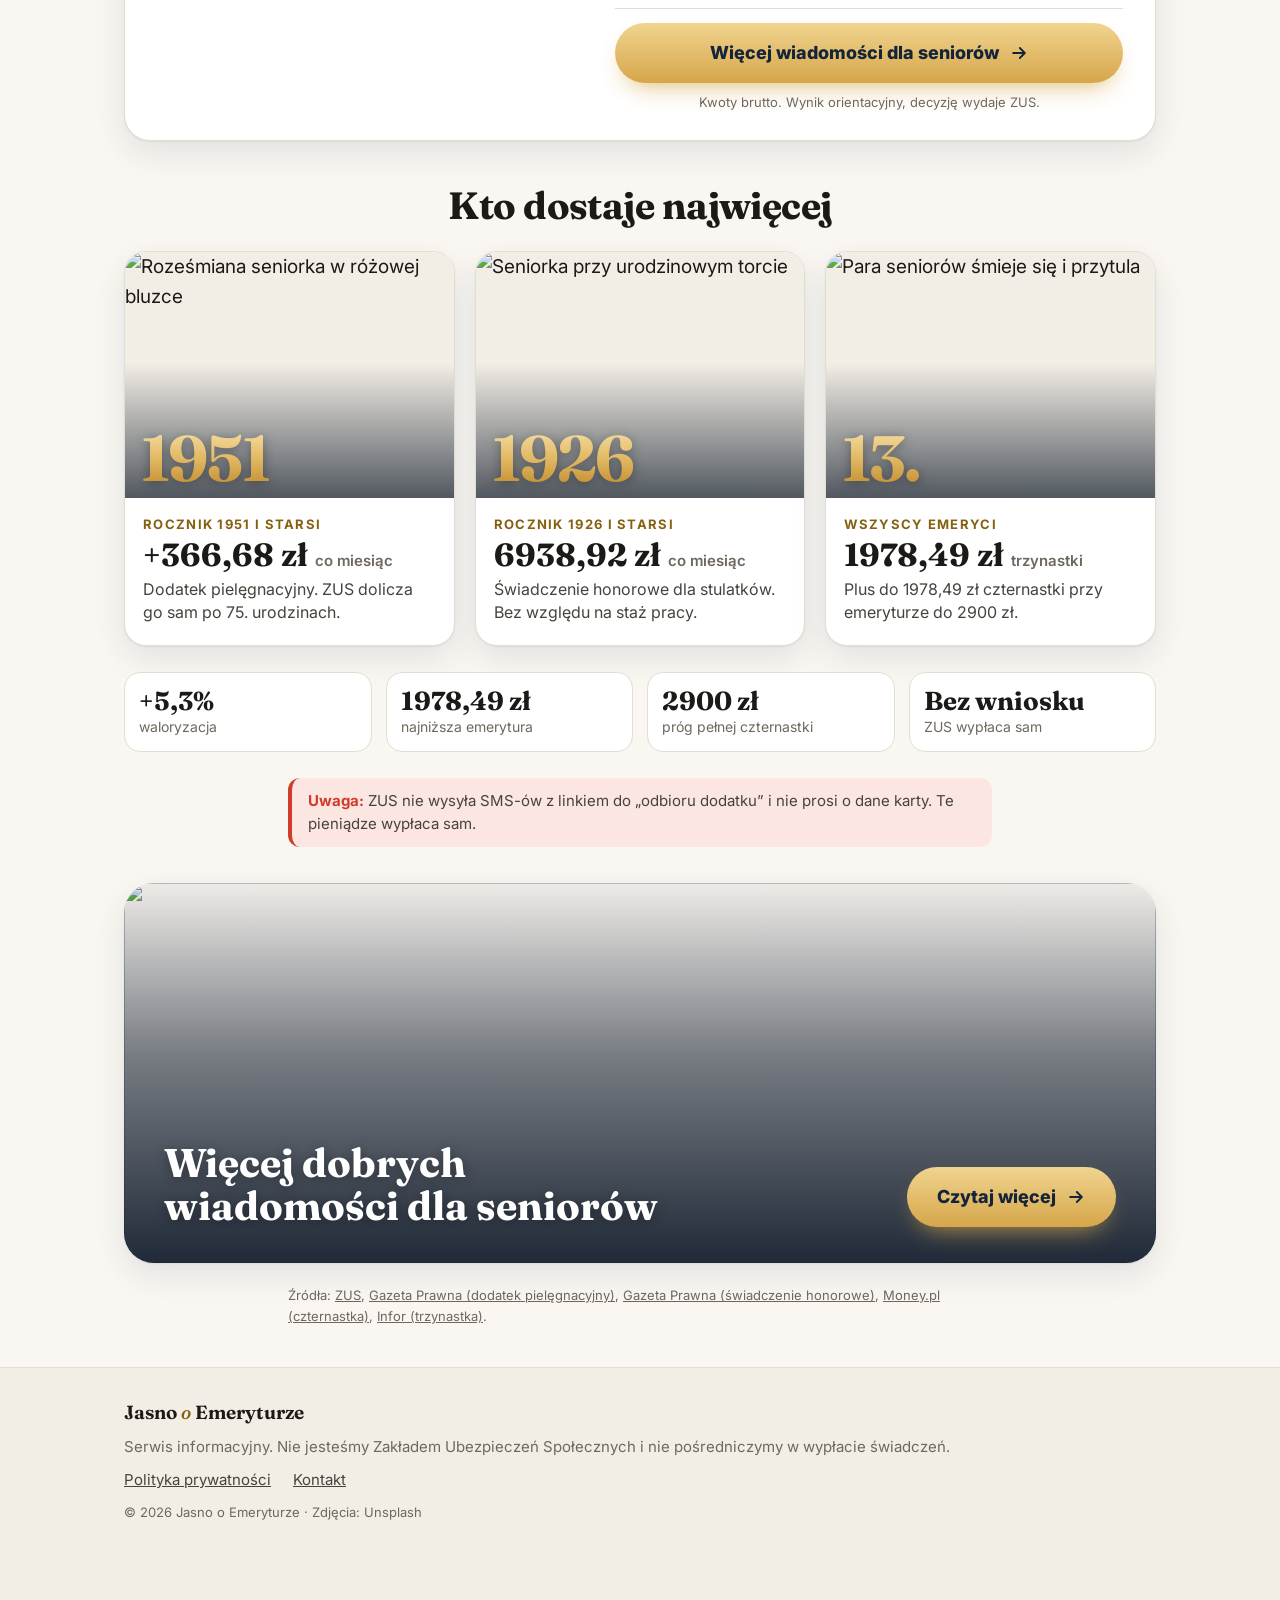
==== commit 4c5a01bd: "Add consent gated Meta Pixel" ====
--- a/index.html
+++ b/index.html
@@ -16,7 +16,7 @@
   <link rel="preconnect" href="https://fonts.gstatic.com" crossorigin>
   <link href="https://fonts.googleapis.com/css2?family=Fraunces:opsz,wght@9..144,500..700&family=Inter:wght@400..800&display=swap" rel="stylesheet">
   <link rel="stylesheet" href="style.css">
-  <!-- Сюда вставь код Meta Pixel, если он нужен -->
+  <script defer src="pixel-consent.js"></script>
 </head>
 <body>
   <div class="progress" aria-hidden="true"><span id="progress-bar"></span></div>
--- a/style.css
+++ b/style.css
@@ -1081,3 +1081,17 @@
 
 .site-footer-doc { padding-bottom: calc(30px + env(safe-area-inset-bottom)); }
 .footer-links a[aria-current="page"] { color: var(--ink); font-weight: 700; text-decoration: none; }
+
+/* Meta Pixel consent controls */
+.pixel-consent[hidden], .pixel-consent-settings[hidden] { display: none !important; }
+.pixel-consent { position: fixed; z-index: 10000; left: 16px; right: 16px; bottom: 16px; display: flex; align-items: center; justify-content: space-between; gap: 22px; max-width: 980px; margin: 0 auto; padding: 18px 20px; background: #fff; color: #14243A; border: 1px solid #d8dee7; border-radius: 12px; box-shadow: 0 12px 40px #14243a26; font: 14px/1.5 Inter, Arial, sans-serif; }
+.pixel-consent-copy { max-width: 650px; }
+.pixel-consent-copy strong { display: block; margin-bottom: 4px; font-size: 15px; }
+.pixel-consent-copy p { margin: 0; }
+.pixel-consent-copy a { color: #205b80; }
+.pixel-consent-actions { display: flex; flex: 0 0 auto; gap: 8px; }
+.pixel-consent-actions button, .pixel-consent-settings { min-height: 42px; padding: 9px 14px; border: 1px solid #205b80; border-radius: 6px; background: #fff; color: #205b80; font: 600 13px Inter, Arial, sans-serif; cursor: pointer; }
+.pixel-consent-actions button[data-pixel-choice="accept"] { background: #205b80; color: #fff; }
+.pixel-consent-settings { position: fixed; z-index: 9999; bottom: 12px; left: 12px; background: #fff; box-shadow: 0 4px 16px #14243a1a; }
+.pixel-consent-actions button:hover, .pixel-consent-settings:hover { filter: brightness(.94); }
+@media (max-width: 640px) { .pixel-consent { left: 10px; right: 10px; bottom: 10px; display: block; padding: 16px; } .pixel-consent-actions { margin-top: 12px; } .pixel-consent-actions button { flex: 1; } }
